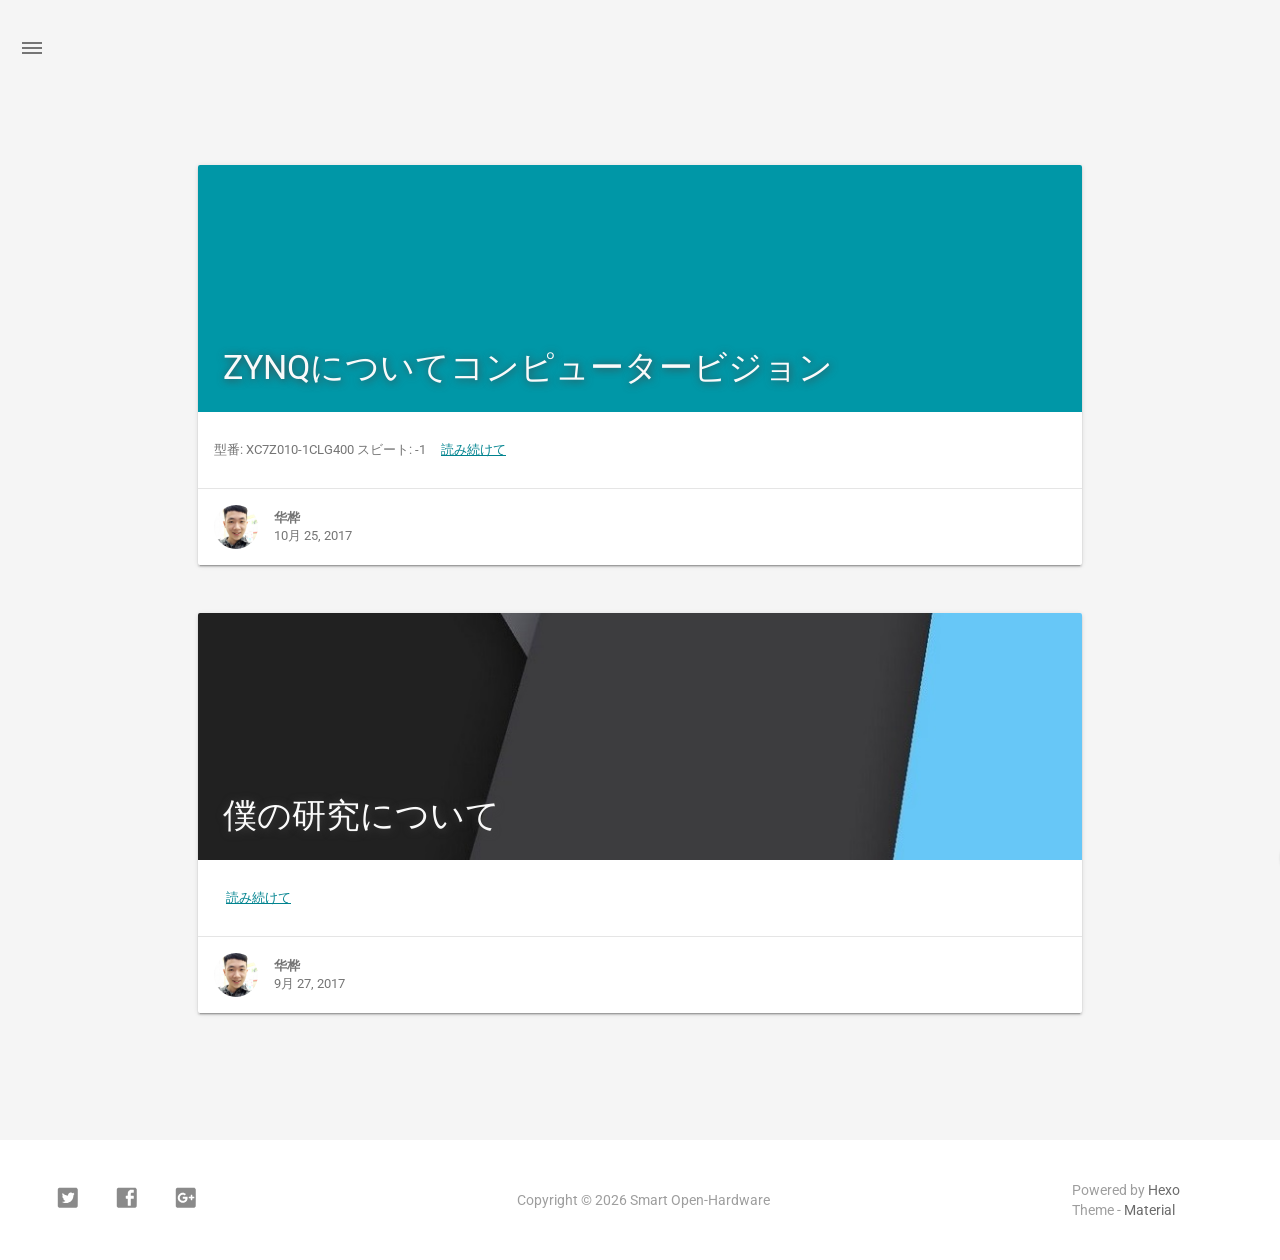
==== archives/index.html @ 9e4c8e87 "Site updated: 2017-10-25 17:44:53" ====
<!DOCTYPE html>
<html style="display: none;" lang="ja">
    <head>
    <meta charset="utf-8">
    <!--
        © Material Theme
        https://github.com/viosey/hexo-theme-material
        Version: 1.4.0 -->
    <script>window.materialVersion = "1.4.0"</script>

    <!-- Title -->
    
    <title>
        
            過去の投稿 | 
        
        Smart Open-Hardware
    </title>

    <!-- dns prefetch -->
    <meta http-equiv="x-dns-prefetch-control" content="on">
    
    
    
    
    
    
    
    
    
    

    <!-- Meta & Info -->
    <meta http-equiv="X-UA-Compatible">
    <meta name="viewport" content="width=device-width, initial-scale=1, user-scalable=no">
    <meta name="theme-color" content="#0097A7">
    <meta name="author" content="华桦">
    <meta name="description" itemprop="description" content="">
    <meta name="keywords" content="null">

    <!-- Site Verification -->
    
    <meta name="baidu-site-verification" content="VtrpfSa1Up" />

    <!-- Favicons -->
    <link rel="icon shortcut" type="image/ico" href="/img/favicon.png">
    <link rel="icon" sizes="192x192" href="/img/favicon.png">
    <link rel="apple-touch-icon" href="/img/favicon.png">

    <!--iOS -->
    <meta name="apple-mobile-web-app-title" content="Title">
    <meta name="apple-mobile-web-app-capable" content="yes">
    <meta name="apple-mobile-web-app-status-bar-style" content="black">
    <meta name="HandheldFriendly" content="True">
    <meta name="MobileOptimized" content="480">

    <!-- Add to homescreen for Chrome on Android -->
    <meta name="mobile-web-app-capable" content="yes">

    <!-- Add to homescreen for Safari on iOS -->
    <meta name="apple-mobile-web-app-capable" content="yes">
    <meta name="apple-mobile-web-app-status-bar-style" content="black">
    <meta name="apple-mobile-web-app-title" content="Smart Open-Hardware">

    <!-- The Open Graph protocol -->
    <meta property="og:url" content="http://hsqure.github.io">
    <meta property="og:type" content="blog">
    <meta property="og:title" content="過去の投稿 | Smart Open-Hardware">
    <meta property="og:image" content="/img/favicon.png" />
    <meta property="og:description" content="">
    

    

    <!-- The Twitter Card protocol -->
    <meta name="twitter:title" content="過去の投稿 | Smart Open-Hardware">
    <meta name="twitter:description" content="">
    <meta name="twitter:image" content="/img/favicon.png">
    <meta name="twitter:card" content="summary_large_image" />
    <meta name="twitter:url" content="http://hsqure.github.io" />

    <!-- Add canonical link for SEO -->
    
        <link rel="canonical" href="http://hsqure.github.io/archives/index.html" />
    

    <!-- Structured-data for SEO -->
    
        



    

    <!--[if lte IE 9]>
        <link rel="stylesheet" href="/css/ie-blocker.css">

        
            <script src="/js/ie-blocker.en.js"></script>
        
    <![endif]-->

    <!-- Import lsloader -->
    <script>(function(){window.lsloader={jsRunSequence:[],jsnamemap:{},cssnamemap:{}};lsloader.removeLS=function(key){try{localStorage.removeItem(key)}catch(e){}};lsloader.setLS=function(key,val){try{localStorage.setItem(key,val)}catch(e){}};lsloader.getLS=function(key){var val="";try{val=localStorage.getItem(key)}catch(e){val=""}return val};versionString="/*"+materialVersion+"*/";lsloader.clean=function(){try{var keys=[];for(var i=0;i<localStorage.length;i++){keys.push(localStorage.key(i))}keys.forEach(function(key){var data=lsloader.getLS(key);if(data&&data.indexOf(versionString)===-1){lsloader.removeLS(key)}})}catch(e){}};lsloader.clean();lsloader.load=function(jsname,jspath,cssonload){cssonload=cssonload||function(){};var code;code=this.getLS(jsname);if(code&&code.indexOf(versionString)===-1){this.removeLS(jsname);this.requestResource(jsname,jspath,cssonload);return}if(code){var versionNumber=code.split(versionString)[0];if(versionNumber!=jspath){console.log("reload:"+jspath);this.removeLS(jsname);this.requestResource(jsname,jspath,cssonload);return}code=code.split(versionString)[1];if(/\.js?.+$/.test(versionNumber)){this.jsRunSequence.push({name:jsname,code:code});this.runjs(jspath,jsname,code)}else{document.getElementById(jsname).appendChild(document.createTextNode(code));cssonload()}}else{this.requestResource(jsname,jspath,cssonload)}};lsloader.requestResource=function(name,path,cssonload){var that=this;if(/\.js?.+$/.test(path)){this.iojs(path,name,function(path,name,code){that.setLS(name,path+versionString+code);that.runjs(path,name,code)})}else if(/\.css?.+$/.test(path)){this.iocss(path,name,function(code){document.getElementById(name).appendChild(document.createTextNode(code));that.setLS(name,path+versionString+code)},cssonload)}};lsloader.iojs=function(path,jsname,callback){var that=this;that.jsRunSequence.push({name:jsname,code:""});try{var xhr=new XMLHttpRequest;xhr.open("get",path,true);xhr.onreadystatechange=function(){if(xhr.readyState==4){if(xhr.status>=200&&xhr.status<300||xhr.status==304){if(xhr.response!=""){callback(path,jsname,xhr.response);return}}that.jsfallback(path,jsname)}};xhr.send(null)}catch(e){that.jsfallback(path,jsname)}};lsloader.iocss=function(path,jsname,callback,cssonload){var that=this;try{var xhr=new XMLHttpRequest;xhr.open("get",path,true);xhr.onreadystatechange=function(){if(xhr.readyState==4){if(xhr.status>=200&&xhr.status<300||xhr.status==304){if(xhr.response!=""){callback(xhr.response);cssonload();return}}that.cssfallback(path,jsname,cssonload)}};xhr.send(null)}catch(e){that.cssfallback(path,jsname,cssonload)}};lsloader.iofonts=function(path,jsname,callback,cssonload){var that=this;try{var xhr=new XMLHttpRequest;xhr.open("get",path,true);xhr.onreadystatechange=function(){if(xhr.readyState==4){if(xhr.status>=200&&xhr.status<300||xhr.status==304){if(xhr.response!=""){callback(xhr.response);cssonload();return}}that.cssfallback(path,jsname,cssonload)}};xhr.send(null)}catch(e){that.cssfallback(path,jsname,cssonload)}};lsloader.runjs=function(path,name,code){if(!!name&&!!code){for(var k in this.jsRunSequence){if(this.jsRunSequence[k].name==name){this.jsRunSequence[k].code=code}}}if(!!this.jsRunSequence[0]&&!!this.jsRunSequence[0].code&&this.jsRunSequence[0].status!="failed"){var script=document.createElement("script");script.appendChild(document.createTextNode(this.jsRunSequence[0].code));script.type="text/javascript";document.getElementsByTagName("head")[0].appendChild(script);this.jsRunSequence.shift();if(this.jsRunSequence.length>0){this.runjs()}}else if(!!this.jsRunSequence[0]&&this.jsRunSequence[0].status=="failed"){var that=this;var script=document.createElement("script");script.src=this.jsRunSequence[0].path;script.type="text/javascript";this.jsRunSequence[0].status="loading";script.onload=function(){that.jsRunSequence.shift();if(that.jsRunSequence.length>0){that.runjs()}};document.body.appendChild(script)}};lsloader.tagLoad=function(path,name){this.jsRunSequence.push({name:name,code:"",path:path,status:"failed"});this.runjs()};lsloader.jsfallback=function(path,name){if(!!this.jsnamemap[name]){return}else{this.jsnamemap[name]=name}for(var k in this.jsRunSequence){if(this.jsRunSequence[k].name==name){this.jsRunSequence[k].code="";this.jsRunSequence[k].status="failed";this.jsRunSequence[k].path=path}}this.runjs()};lsloader.cssfallback=function(path,name,cssonload){if(!!this.cssnamemap[name]){return}else{this.cssnamemap[name]=1}var link=document.createElement("link");link.type="text/css";link.href=path;link.rel="stylesheet";link.onload=link.onerror=cssonload;var root=document.getElementsByTagName("script")[0];root.parentNode.insertBefore(link,root)};lsloader.runInlineScript=function(scriptId,codeId){var code=document.getElementById(codeId).innerText;this.jsRunSequence.push({name:scriptId,code:code});this.runjs()};lsloader.loadCombo=function(jslist){var updateList="";var requestingModules={};for(var k in jslist){var LS=this.getLS(jslist[k].name);if(!!LS){var version=LS.split(versionString)[0];var code=LS.split(versionString)[1]}else{var version=""}if(version==jslist[k].path){this.jsRunSequence.push({name:jslist[k].name,code:code,path:jslist[k].path})}else{this.jsRunSequence.push({name:jslist[k].name,code:null,path:jslist[k].path,status:"comboloading"});requestingModules[jslist[k].name]=true;updateList+=(updateList==""?"":";")+jslist[k].path}}var that=this;if(!!updateList){var xhr=new XMLHttpRequest;xhr.open("get",combo+updateList,true);xhr.onreadystatechange=function(){if(xhr.readyState==4){if(xhr.status>=200&&xhr.status<300||xhr.status==304){if(xhr.response!=""){that.runCombo(xhr.response,requestingModules);return}}else{for(var i in that.jsRunSequence){if(requestingModules[that.jsRunSequence[i].name]){that.jsRunSequence[i].status="failed"}}that.runjs()}}};xhr.send(null)}this.runjs()};lsloader.runCombo=function(comboCode,requestingModules){comboCode=comboCode.split("/*combojs*/");comboCode.shift();for(var k in this.jsRunSequence){if(!!requestingModules[this.jsRunSequence[k].name]&&!!comboCode[0]){this.jsRunSequence[k].status="comboJS";this.jsRunSequence[k].code=comboCode[0];this.setLS(this.jsRunSequence[k].name,this.jsRunSequence[k].path+versionString+comboCode[0]);comboCode.shift()}}this.runjs()}})();</script>

    <!-- Import CSS & jQuery -->
    
        <style id="css/material.min.css"></style><script>if(typeof window.lsLoadCSSMaxNums === "undefined")window.lsLoadCSSMaxNums = 0;window.lsLoadCSSMaxNums++;lsloader.load("css/material.min.css","/css/material.min.css?fJTiM/K1J3dWIruo3pxtAw==",function(){if(typeof window.lsLoadCSSNums === "undefined")window.lsLoadCSSNums = 0;window.lsLoadCSSNums++;if(window.lsLoadCSSNums == window.lsLoadCSSMaxNums)document.documentElement.style.display="";})</script>
        <style id="css/style.min.css"></style><script>if(typeof window.lsLoadCSSMaxNums === "undefined")window.lsLoadCSSMaxNums = 0;window.lsLoadCSSMaxNums++;lsloader.load("css/style.min.css","/css/style.min.css?oCSEO3ST+aEypEwttTDI9g==",function(){if(typeof window.lsLoadCSSNums === "undefined")window.lsLoadCSSNums = 0;window.lsLoadCSSNums++;if(window.lsLoadCSSNums == window.lsLoadCSSMaxNums)document.documentElement.style.display="";})</script>
        
        
            <style>
    
    .footer-sns-facebook {
        background-image: url([data-uri]);
    }
    
    
    .footer-sns-twitter {
        background-image: url([data-uri]);
    }
    
    
    .footer-sns-gplus {
        background-image: url([data-uri]);
    }
    
    
    
    
    
    
    
    
    
</style>

        
        <!-- Config CSS -->

<!-- Other Styles -->
<style>
  body, html {
    font-family: Roboto, "Helvetica Neue", Helvetica, "PingFang SC", "Hiragino Sans GB", "Microsoft YaHei", "微软雅黑", Arial, sans-serif;
  }

  a {
    color: #00838F;
  }

  .mdl-card__media,
  #search-label,
  #search-form-label:after,
  #scheme-Paradox .hot_tags-count,
  #scheme-Paradox .sidebar_archives-count,
  #scheme-Paradox .sidebar-colored .sidebar-header,
  #scheme-Paradox .sidebar-colored .sidebar-badge{
    background-color: #0097A7 !important;
  }

  /* Sidebar User Drop Down Menu Text Color */
  #scheme-Paradox .sidebar-colored .sidebar-nav>.dropdown>.dropdown-menu>li>a:hover,
  #scheme-Paradox .sidebar-colored .sidebar-nav>.dropdown>.dropdown-menu>li>a:focus {
    color: #0097A7 !important;
  }

  #post_entry-right-info,
  .sidebar-colored .sidebar-nav li:hover > a,
  .sidebar-colored .sidebar-nav li:hover > a i,
  .sidebar-colored .sidebar-nav li > a:hover,
  .sidebar-colored .sidebar-nav li > a:hover i,
  .sidebar-colored .sidebar-nav li > a:focus i,
  .sidebar-colored .sidebar-nav > .open > a,
  .sidebar-colored .sidebar-nav > .open > a:hover,
  .sidebar-colored .sidebar-nav > .open > a:focus,
  #ds-reset #ds-ctx .ds-ctx-entry .ds-ctx-head a {
    color: #0097A7 !important;
  }

  .toTop {
    background: #757575 !important;
  }

  .material-layout .material-post>.material-nav,
  .material-layout .material-index>.material-nav,
  .material-nav a {
    color: #757575;
  }

  #scheme-Paradox .MD-burger-layer {
    background-color: #757575;
  }

  #scheme-Paradox #post-toc-trigger-btn {
    color: #757575;
  }

  .post-toc a:hover {
    color: #00838F;
    text-decoration: underline;
  }

</style>


<!-- Theme Background Related-->

    <style>
      body{
        background-color: #F5F5F5;
      }

      /* blog_info bottom background */
      #scheme-Paradox .material-layout .something-else .mdl-card__supporting-text{
        background-color: #fff;
      }
    </style>




<!-- Fade Effect -->

    <style>
      .fade {
        transition: all 800ms linear;
        -webkit-transform: translate3d(0,0,0);
        -moz-transform: translate3d(0,0,0);
        -ms-transform: translate3d(0,0,0);
        -o-transform: translate3d(0,0,0);
        transform: translate3d(0,0,0);
        opacity: 1;
      }

      .fade.out{
        opacity: 0;
      }
    </style>


<!-- Import Font -->

    <link href="https://fonts.googleapis.com/css?family=Roboto:300,400,500" rel="stylesheet">
    <link href="https://fonts.googleapis.com/icon?family=Material+Icons"rel="stylesheet">


        <script>lsloader.load("js/jquery.min.js","/js/jquery.min.js?qcusAULNeBksqffqUM2+Ig==")</script>
    
    
    <script>function Queue(){this.dataStore=[];this.offer=b;this.poll=d;this.execNext=a;this.debug=false;this.startDebug=c;function b(e){if(this.debug){console.log("Offered a Queued Function.")}if(typeof e==="function"){this.dataStore.push(e)}else{console.log("You must offer a function.")}}function d(){if(this.debug){console.log("Polled a Queued Function.")}return this.dataStore.shift()}function a(){var e=this.poll();if(e!==undefined){if(this.debug){console.log("Run a Queued Function.")}e()}}function c(){this.debug=true}}var queue=new Queue();</script>

    <!-- Analytics -->
    

    <!-- Custom Head -->
    
</head>


    
        <body id="scheme-Paradox" class="lazy">
            <div class="material-layout  mdl-js-layout has-drawer is-upgraded">
                

                <!-- Main Container -->
                <main class="material-layout__content" id="main">

                    <!-- Top Anchor -->
                    <div id="top"></div>

                    
                        <!-- Hamburger Button -->
                        <button class="MD-burger-icon sidebar-toggle">
                            <span class="MD-burger-layer"></span>
                        </button>
                    

                    <!-- Index Module -->
<div class="material-index mdl-grid">
    
    <div class="locate-thumbnail-symbol"></div>

    <!-- Pin on top -->
    

    <!-- Normal Post -->
    
        
            
                <!-- Paradox Thumbnail -->
                <div class="post_entry-module mdl-card mdl-shadow--2dp mdl-cell mdl-cell--12-col fade out">
    <!-- Post Thumbnail -->
    
        <!-- Custom Thumbnail -->
        <div class="post_thumbnail-custom mdl-card__media mdl-color-text--grey-50 lazy" data-original="http://img.blog.csdn.net/20171025142855348?watermark/2/text/aHR0cDovL2Jsb2cuY3Nkbi5uZXQvSGdPQ04y/font/5a6L5L2T/fontsize/400/fill/I0JBQkFCMA==/dissolve/70/gravity/SouthEast">
    

        <!-- Post Title -->
        <p class="article-headline-p"><a href="/2017/10/25/ビジョン/">ZYNQについてコンピュータービジョン</a></p>
    </div>

    <!-- Post Excerpt -->
    <div class="mdl-color-text--grey-600 mdl-card__supporting-text post_entry-content">
        
            

型番:  XC7Z010-1CLG400
スビート: -1
        
        &nbsp;&nbsp;&nbsp;
        <span>
            <a href="/2017/10/25/ビジョン/" target="_self">読み続けて</a>
        </span>
    </div>
    <!-- Post_entry Info-->
    <div id="post_entry-info">
        <div id="post_entry-left-info" class="mdl-card__supporting-text meta mdl-color-text--grey-600 ">
            <!-- Author Avatar -->
            <div id="author-avatar">
                <img src="/img/avatar.png" width="44px" height="44px" alt="华桦's avatar">
            </div>
            <div>
                <strong>华桦</strong>
                <span>10月 25, 2017</span>
            </div>
        </div>
        <div id="post_entry-right-info">
            <!-- Category -->
            <span class="post_entry-category">
                
            </span>

            

            

            <!-- Post Views -->
            <span class="post_entry-views">
            </span>
        </div>
    </div>
</div>

            
            
        
    
        
            
                <!-- Paradox Thumbnail -->
                <div class="post_entry-module mdl-card mdl-shadow--2dp mdl-cell mdl-cell--12-col fade out">
    <!-- Post Thumbnail -->
    
        
            <!-- Random Thumbnail -->
            <div class="post_thumbnail-random mdl-card__media mdl-color-text--grey-50">
        
    

        <!-- Post Title -->
        <p class="article-headline-p"><a href="/2017/09/27/test/">僕の研究について</a></p>
    </div>

    <!-- Post Excerpt -->
    <div class="mdl-color-text--grey-600 mdl-card__supporting-text post_entry-content">
        
            
        
        &nbsp;&nbsp;&nbsp;
        <span>
            <a href="/2017/09/27/test/" target="_self">読み続けて</a>
        </span>
    </div>
    <!-- Post_entry Info-->
    <div id="post_entry-info">
        <div id="post_entry-left-info" class="mdl-card__supporting-text meta mdl-color-text--grey-600 ">
            <!-- Author Avatar -->
            <div id="author-avatar">
                <img src="/img/avatar.png" width="44px" height="44px" alt="华桦's avatar">
            </div>
            <div>
                <strong>华桦</strong>
                <span>9月 27, 2017</span>
            </div>
        </div>
        <div id="post_entry-right-info">
            <!-- Category -->
            <span class="post_entry-category">
                
            </span>

            

            

            <!-- Post Views -->
            <span class="post_entry-views">
            </span>
        </div>
    </div>
</div>

            
            
        
    

    

    
        <script type="text/ls-javascript" id="thumbnail-script">
    var randomNum;

    var locatePost = $('.locate-thumbnail-symbol').next();
    for(var i = 0; i < 10; i++) {
        randomNum = Math.floor(Math.random() * 19 + 1);

        locatePost.children('.post_thumbnail-random').attr('id', 'random_thumbnail-'+randomNum);
        locatePost.children('.post_thumbnail-random').attr('data-original', '/img/random/material-' + randomNum + '.png');
    $('.post_thumbnail-random').addClass('lazy');

        locatePost = locatePost.next();
    }
</script>

    
</div>


                    
                        <!-- Overlay For Active Sidebar -->
<div class="sidebar-overlay"></div>

<!-- Material sidebar -->
<aside id="sidebar" class="sidebar sidebar-colored sidebar-fixed-left" role="navigation">
    <div id="sidebar-main">
        <!-- Sidebar Header -->
        <div class="sidebar-header header-cover" style="background-image: url(/img/sidebar_header.png);">
    <!-- Top bar -->
    <div class="top-bar"></div>

    <!-- Sidebar toggle button -->
    <button type="button" class="sidebar-toggle mdl-button mdl-js-button mdl-js-ripple-effect mdl-button--icon" style="display: initial;" data-upgraded=",MaterialButton,MaterialRipple">
        <i class="material-icons">clear_all</i>
        <span class="mdl-button__ripple-container">
            <span class="mdl-ripple">
            </span>
        </span>
    </button>

    <!-- Sidebar Avatar -->
    <div class="sidebar-image">
        <img src="/img/avatar.png" alt="华桦's avatar">
    </div>

    <!-- Sidebar Email -->
    <a data-toggle="dropdown" class="sidebar-brand" href="#settings-dropdown">
        hmtdrdx@live.com
        <b class="caret"></b>
    </a>
</div>


        <!-- Sidebar Navigation  -->
        <ul class="nav sidebar-nav">
    <!-- User dropdown  -->
    <li class="dropdown">
        <ul id="settings-dropdown" class="dropdown-menu">
            
                <li>
                    <a href="#" target="_blank" title="Email Me">
                        
                            <i class="material-icons sidebar-material-icons sidebar-indent-left1pc-element">email</i>
                        
                        Email Me
                    </a>
                </li>
            
        </ul>
    </li>

    <!-- Homepage -->
    
        <li id="sidebar-first-li">
            <a href="/">
                
                    <i class="material-icons sidebar-material-icons">home</i>
                
                ホーム
            </a>
        </li>
        
    

    <!-- Archives  -->
    
        <li class="dropdown">
            <a href="#" class="ripple-effect dropdown-toggle" data-toggle="dropdown">
                
                    <i class="material-icons sidebar-material-icons">inbox</i>
                
                    過去の投稿
                <b class="caret"></b>
            </a>
            <ul class="dropdown-menu">
            <li>
                <a class="sidebar_archives-link" href="/archives/2017/10/">10月 2017<span class="sidebar_archives-count">1</span></a></li><li><a class="sidebar_archives-link" href="/archives/2017/09/">9月 2017<span class="sidebar_archives-count">1</span></a>
            </ul>
        </li>
        
    

    <!-- Categories  -->
    

    <!-- Pages  -->
    

    <!-- Article Number  -->
    
</ul>


        <!-- Sidebar Footer -->
        <!--
I'm glad you use this theme, the development is no so easy, I hope you can keep the copyright, I will thank you so much.
If you still want to delete the copyrights, could you still retain the first one? Which namely "Theme Material"
It will not impact the appearance and can give developers a lot of support :)

很高兴您使用并喜欢该主题，开发不易 十分谢谢与希望您可以保留一下版权声明。
如果您仍然想删除的话 能否只保留第一项呢？即 "Theme Material"
它不会影响美观并可以给开发者很大的支持和动力。 :)
-->

<!-- Sidebar Divider -->

    <div class="sidebar-divider"></div>


<!-- Theme Material -->

    <a href="https://github.com/viosey/hexo-theme-material"  class="sidebar-footer-text-a" target="_blank">
        <div class="sidebar-text mdl-button mdl-js-button mdl-js-ripple-effect sidebar-footer-text-div" data-upgraded=",MaterialButton,MaterialRipple">
            テーマ - Material
            <span class="sidebar-badge badge-circle">i</span>
        </div>
    </a>


<!-- Help & Support -->
<!--

-->

<!-- Feedback -->
<!--

-->

<!-- About Theme -->
<!--

-->

    </div>

    <!-- Sidebar Image -->
    

</aside>

                    

                    
                        <!-- Footer Top Button -->
                        <div id="back-to-top" class="toTop-wrap">
    <a href="#top" class="toTop">
        <i class="material-icons footer_top-i">expand_less</i>
    </a>
</div>

                    

                    <!--Footer-->
<footer class="mdl-mini-footer" id="bottom">
    
        <!-- Paradox Footer Left Section -->
        <div class="mdl-mini-footer--left-section sns-list">
    <!-- Twitter -->
    
        <a href="https://twitter.com/twitter" target="_blank">
            <button class="mdl-mini-footer--social-btn social-btn footer-sns-twitter">
                <span class="visuallyhidden">Twitter</span>
            </button><!--
     --></a>
    

    <!-- Facebook -->
    
        <a href="https://www.facebook.com/facebook" target="_blank">
            <button class="mdl-mini-footer--social-btn social-btn footer-sns-facebook">
                <span class="visuallyhidden">Facebook</span>
            </button><!--
     --></a>
    

    <!-- Google + -->
    
        <a href="https://www.google.com/" target="_blank">
            <button class="mdl-mini-footer--social-btn social-btn footer-sns-gplus">
                <span class="visuallyhidden">Google Plus</span>
            </button><!--
     --></a>
    

    <!-- Weibo -->
    

    <!-- Instagram -->
    

    <!-- Tumblr -->
    

    <!-- Github -->
    

    <!-- LinkedIn -->
    

    <!-- Zhihu -->
    

    <!-- Bilibili -->
    

    <!-- Telegram -->
    
</div>


        <!--Copyright-->
        <div id="copyright">
            Copyright&nbsp;©<script type="text/javascript">var fd = new Date();document.write("&nbsp;" + fd.getFullYear() + "&nbsp;");</script>Smart Open-Hardware
        </div>

        <!-- Paradox Footer Right Section -->

        <!--
        I am glad you use this theme, the development is no so easy, I hope you can keep the copyright.
        It will not impact the appearance and can give developers a lot of support :)

        很高兴您使用该主题，开发不易，希望您可以保留一下版权声明。
        它不会影响美观并可以给开发者很大的支持。 :)
        -->

        <div class="mdl-mini-footer--right-section">
            <div>
                <div class="footer-develop-div">Powered by <a href="https://hexo.io" target="_blank" class="footer-develop-a">Hexo</a></div>
                <div class="footer-develop-div">Theme - <a href="https://github.com/viosey/hexo-theme-material" target="_blank" class="footer-develop-a">Material</a></div>
            </div>
        </div>
    
</footer>


                    <!-- Import File -->


    <script>lsloader.load("js/lazyload.min.js","/js/lazyload.min.js?1BcfzuNXqV+ntF6gq+5X3Q==")</script>
    <script>lsloader.load("js/js.min.js","/js/js.min.js?oAl/+lvaqTFV31JXTmbrNA==")</script>



    <script>lsloader.load("js/nprogress.js","/js/nprogress.js?pl3Qhb9lvqR1FlyLUna1Yw==")</script>


<script type="text/ls-javascript" id="NProgress-script">
    NProgress.configure({
        showSpinner: true
    });
    NProgress.start();
    $('#nprogress .bar').css({
        'background': '#29d'
    });
    $('#nprogress .peg').css({
        'box-shadow': '0 0 10px #29d, 0 0 15px #29d'
    });
    $('#nprogress .spinner-icon').css({
        'border-top-color': '#29d',
        'border-left-color': '#29d'
    });
    setTimeout(function() {
        NProgress.done();
        $('.fade').removeClass('out');
    }, 800);
</script>













<!-- UC Browser Compatible -->
<script>
	var agent = navigator.userAgent.toLowerCase();
	if(agent.indexOf('ucbrowser')>0) {
		document.write('<link rel="stylesheet" href="/css/uc.css">');
	   alert('由于 UC 浏览器使用极旧的内核，而本网站使用了一些新的特性。\n为了您能更好的浏览，推荐使用 Chrome 或 Firefox 浏览器。');
	}
</script>

<!-- Window Load-->
<script type="text/ls-javascript" id="window-load">
    $(window).on('load', function() {
        // Post_Toc parent position fixed
        $('.post-toc-wrap').parent('.mdl-menu__container').css('position', 'fixed');
    });
</script>

<!-- MathJax Load-->

<script type="text/ls-javascript" id="lazy-load">
    // Offer LazyLoad
    queue.offer(function(){
        $('.lazy').lazyload({
            effect : 'show'
        });
    });

    // Start Queue
    $(document).ready(function(){
        setInterval(function(){
            queue.execNext();
        },200);
    });
</script>

<!-- Bing Background -->


<script>
    (function(){
        var scriptList = document.querySelectorAll('script[type="text/ls-javascript"]')

        for (var i = 0; i < scriptList.length; ++i) {
            var item = scriptList[i];
            lsloader.runInlineScript(item.id,item.id);
        }
    })()
console.log('\n %c © Material Theme | Version: 1.4.0 | https://github.com/viosey/hexo-theme-material %c \n', 'color:#455a64;background:#e0e0e0;padding:5px 0;border-top-left-radius:5px;border-bottom-left-radius:5px;', 'color:#455a64;background:#e0e0e0;padding:5px 0;border-top-right-radius:5px;border-bottom-right-radius:5px;');
</script>

                </main>
            </div>
        </body>
    
</html>
---- css/ie-blocker.css ----
@charset "utf-8";
body .demo-blog{
    display: none;
}

h1{
    background-color: #fff;
    font-size: 48px;
    line-height: 48px;
    border-left: none;
    width: auto;
    margin: 0px !important;
}

#ib-container {
    display: none;
    width: 100%;
    height: 100%;
    font-family: Arial, Helvetica, sans-serif;
    position: fixed;
    top: 0;
    left: 0;
    box-sizing: content-box !important;
    z-index: 99999;
}

#ib-container * {
    box-sizing: content-box !important;
}

.ib-modal {
    height: 288px;
    background: #fff;
    border-left: 8px solid #4fc1e9;
    position: absolute;
    color: #434a54;
    z-index: 99999;
    width: 592px;
    top: 50%;
    left: 50%;
    transform: translateY(-50%) translateX(-50%);
    padding: 49px 30px 30px;
}

.ib-header {
    height: 80px;
    padding: 0;
}

.ib-header h1 {
    margin: 0;
    font-size: 24px;
    text-align: left;
    color: #434a54;
}

.ib-header p {
    margin: 10px 0 0 0;
    font-size: 14px;
    line-height: 18px;
    text-align: left;
    color: #434a54;
}

.ib-header p strong {
    font-weight: normal;
    color: #3bafda;
}

.ib-browsers {
    height: 80px;
    list-style: none;
    margin: 0;
    padding: 0;
    padding-top: 0;
    margin-top: 49px;
}

.ib-browsers li {
    float: left;
    width: 148px;
    height: 80px;
    position: relative;
    list-style: none;
}

.ib-browsers li a {
    display: block;
    width: 100%;
    height: 100%;
    position: absolute;
    color: #434a54;
    text-decoration: none;
    cursor: pointer;
}

.ib-browsers li a:hover {
    background-color: #F2F2F2;
}

.ib-browsers li a:hover .ib-browser-name {
    background-color: #4fc1e9;
    color: #fff;
}

.ib-browser-icon {
    display: block;
    width: 118px;
    height: 90px;
    margin: 0 auto;
    margin-top: 20px;
}

.ib-browser-name {
    line-height: 18px;
    margin-top: 5px;
    text-align: center;
    font-size: 20px;
}

.ib-browser-description {
    height: 50px;
    line-height: 14px;
    font-size: 12px;
    margin-top: 10px;
    padding: 0 5px;
}

.ib-footer {
    height: 30px;
}

.ib-try {
    float: right;
    height: 30px;
    padding: 0 15px;
    color: #fff;
    background-color: #3bafda;
    font-size: 12px;
    line-height: 30px;
    cursor: pointer;
    text-decoration: none;
    margin-top: 49px;
}

.ib-try:hover {
    background-color: #4fc1e9;
}

.ib-mask {
    width: 100%;
    height: 100%;
    position: absolute;
    top: 0;
    left: 0;
    _position: absolute;
    _top: expression(eval(document.documentElement.scrollTop) + 'px');
    _left: expression(eval(document.documentElement.scrollLeft) + 'px');
    _right: auto;
    _bottom: auto;
    _width: expression(eval(document.documentElement.clientWidth) + 'px');
    _height: expression(eval(document.documentElement.clientHeight) + 'px');
    z-index: 99999;
}

.ib-mask {
    background: rgb(0, 0, 0);
    opacity: 0.8;
    -ms-filter: "progid:DXImageTransform.Microsoft.Alpha(Opacity=80)";
    filter: alpha(opacity=80);
    z-index: 99998;
}

.zh-cn #ib-container {
    font-family: 'Microsoft Yahei', sans-serif;
}

.zh-cn .ib-browser-description {
    font-size: 12px;
}
---- css/uc.css ----
#scheme-Paradox .mdl-grid{
  display: block !important;
}

#scheme-Paradox .material-layout .mdl-card{
  margin-left: 0;
  margin-right: 0;
  width: 100%;
}

#scheme-Paradox .material-layout .mdl-card{
  display: block;
}

#scheme-Paradox .material-layout .mdl-card__media{
  display: block;
}

#scheme-Paradox .index-top-block,
#scheme-Paradox footer{
  display: none !important;
}

#scheme-Paradox .material-index{
  padding-top: 80px !important;
}

#scheme-Paradox .material-layout .mdl-card__media{
  height: 223px;
}

#scheme-Paradox .post_entry-content {
  display: block !important;
}

#scheme-Paradox .material-layout .meta{
  display: block !important;
}

#scheme-Paradox .article-headline-p{
  position: relative;
  top: 140px;
}

#scheme-Paradox #author-avatar{
  width: 44px;
  height: 44px;
  float: left;
}

.fabs{
  width: 56px;
}

#uc_recommend_ad{
  display: none !important;
}
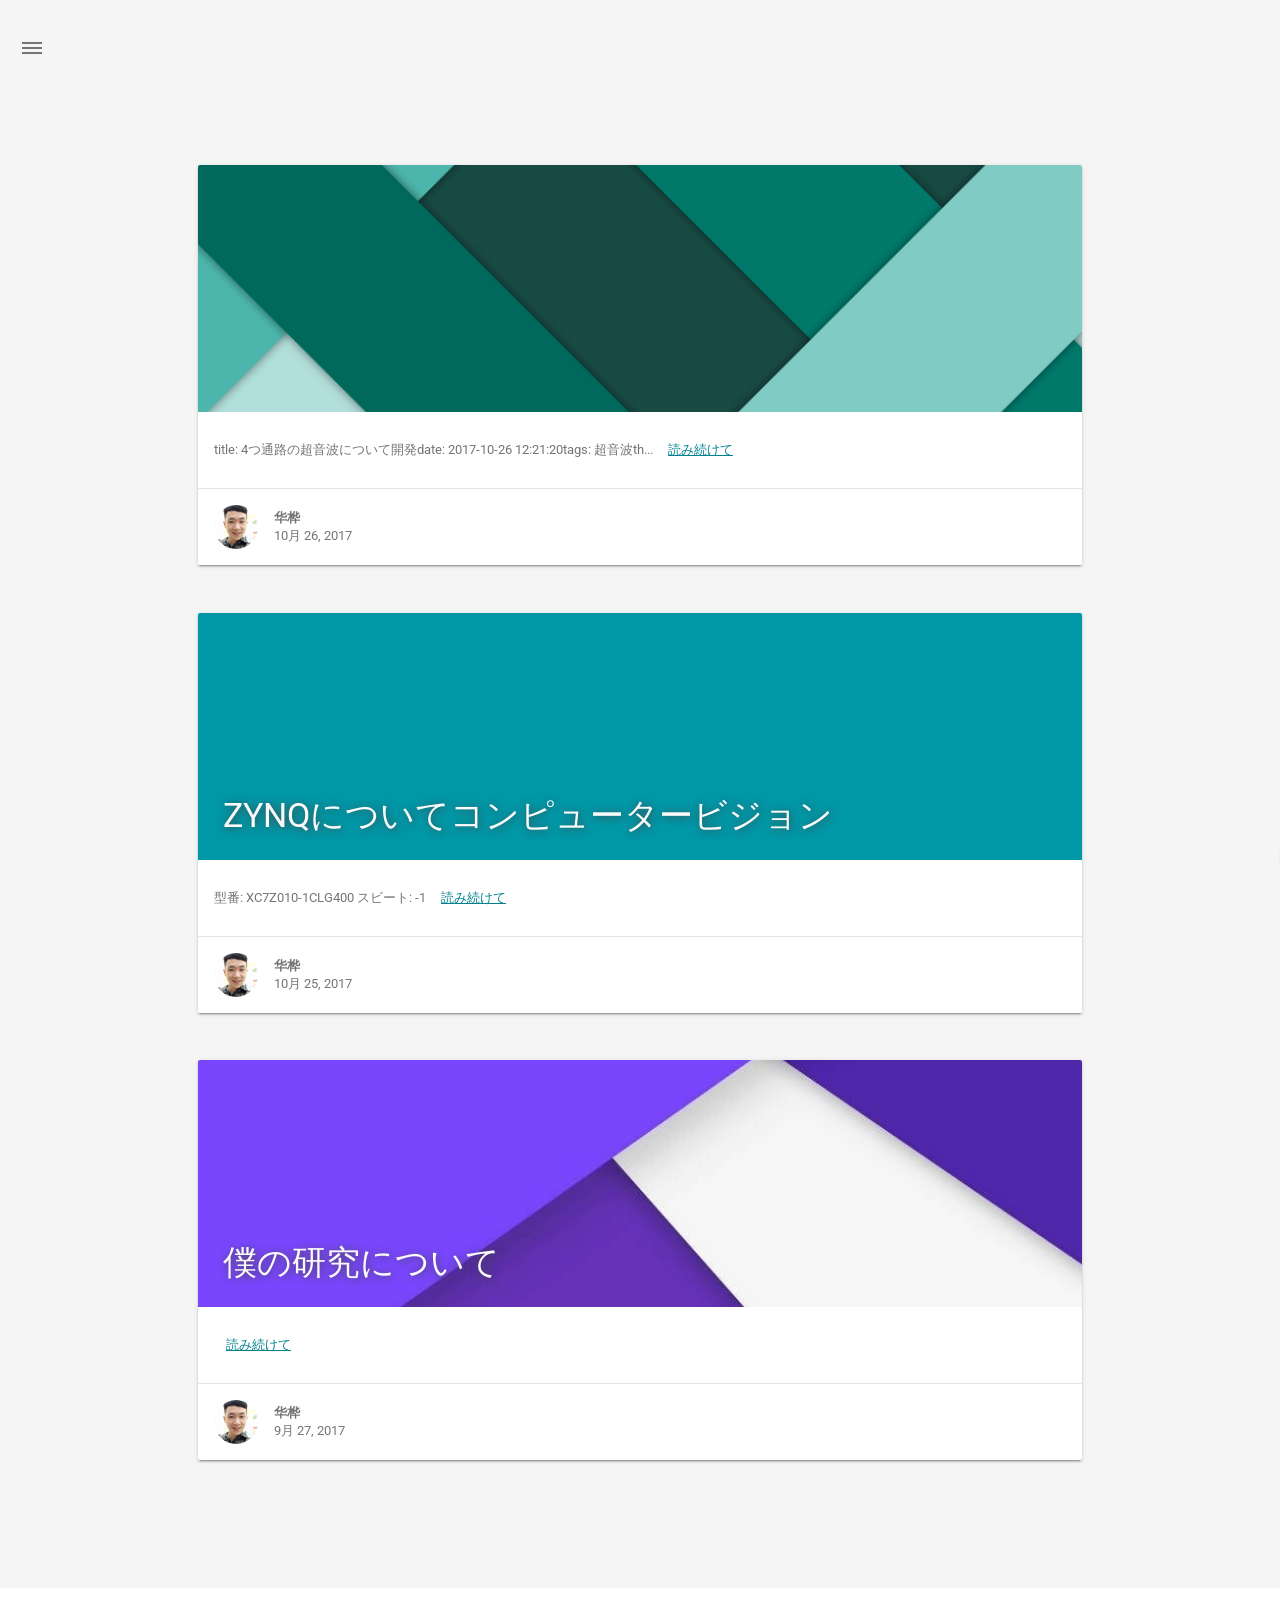
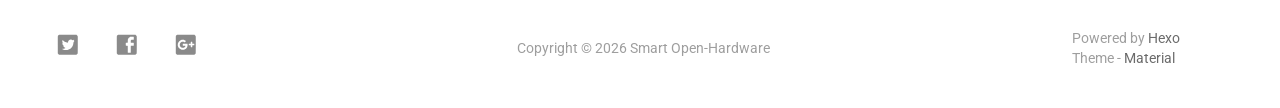
==== commit 6ee115b1: "Site updated: 2017-10-26 12:46:49" ====
--- a/archives/index.html
+++ b/archives/index.html
@@ -284,6 +284,66 @@
     
 
     <!-- Normal Post -->
+    
+        
+            
+                <!-- Paradox Thumbnail -->
+                <div class="post_entry-module mdl-card mdl-shadow--2dp mdl-cell mdl-cell--12-col fade out">
+    <!-- Post Thumbnail -->
+    
+        
+            <!-- Random Thumbnail -->
+            <div class="post_thumbnail-random mdl-card__media mdl-color-text--grey-50">
+        
+    
+
+        <!-- Post Title -->
+        <p class="article-headline-p"><a href="/2017/10/26/4つ通路の超音波について開発/"></a></p>
+    </div>
+
+    <!-- Post Excerpt -->
+    <div class="mdl-color-text--grey-600 mdl-card__supporting-text post_entry-content">
+        
+            
+title: 4つ通路の超音波について開発date: 2017-10-26 12:21:20tags: 超音波th...
+        
+        &nbsp;&nbsp;&nbsp;
+        <span>
+            <a href="/2017/10/26/4つ通路の超音波について開発/" target="_self">読み続けて</a>
+        </span>
+    </div>
+    <!-- Post_entry Info-->
+    <div id="post_entry-info">
+        <div id="post_entry-left-info" class="mdl-card__supporting-text meta mdl-color-text--grey-600 ">
+            <!-- Author Avatar -->
+            <div id="author-avatar">
+                <img src="/img/avatar.png" width="44px" height="44px" alt="华桦's avatar">
+            </div>
+            <div>
+                <strong>华桦</strong>
+                <span>10月 26, 2017</span>
+            </div>
+        </div>
+        <div id="post_entry-right-info">
+            <!-- Category -->
+            <span class="post_entry-category">
+                
+            </span>
+
+            
+
+            
+
+            <!-- Post Views -->
+            <span class="post_entry-views">
+            </span>
+        </div>
+    </div>
+</div>
+
+            
+            
+        
     
         
             
@@ -504,7 +564,7 @@
             </a>
             <ul class="dropdown-menu">
             <li>
-                <a class="sidebar_archives-link" href="/archives/2017/10/">10月 2017<span class="sidebar_archives-count">1</span></a></li><li><a class="sidebar_archives-link" href="/archives/2017/09/">9月 2017<span class="sidebar_archives-count">1</span></a>
+                <a class="sidebar_archives-link" href="/archives/2017/10/">10月 2017<span class="sidebar_archives-count">2</span></a></li><li><a class="sidebar_archives-link" href="/archives/2017/09/">9月 2017<span class="sidebar_archives-count">1</span></a>
             </ul>
         </li>
         
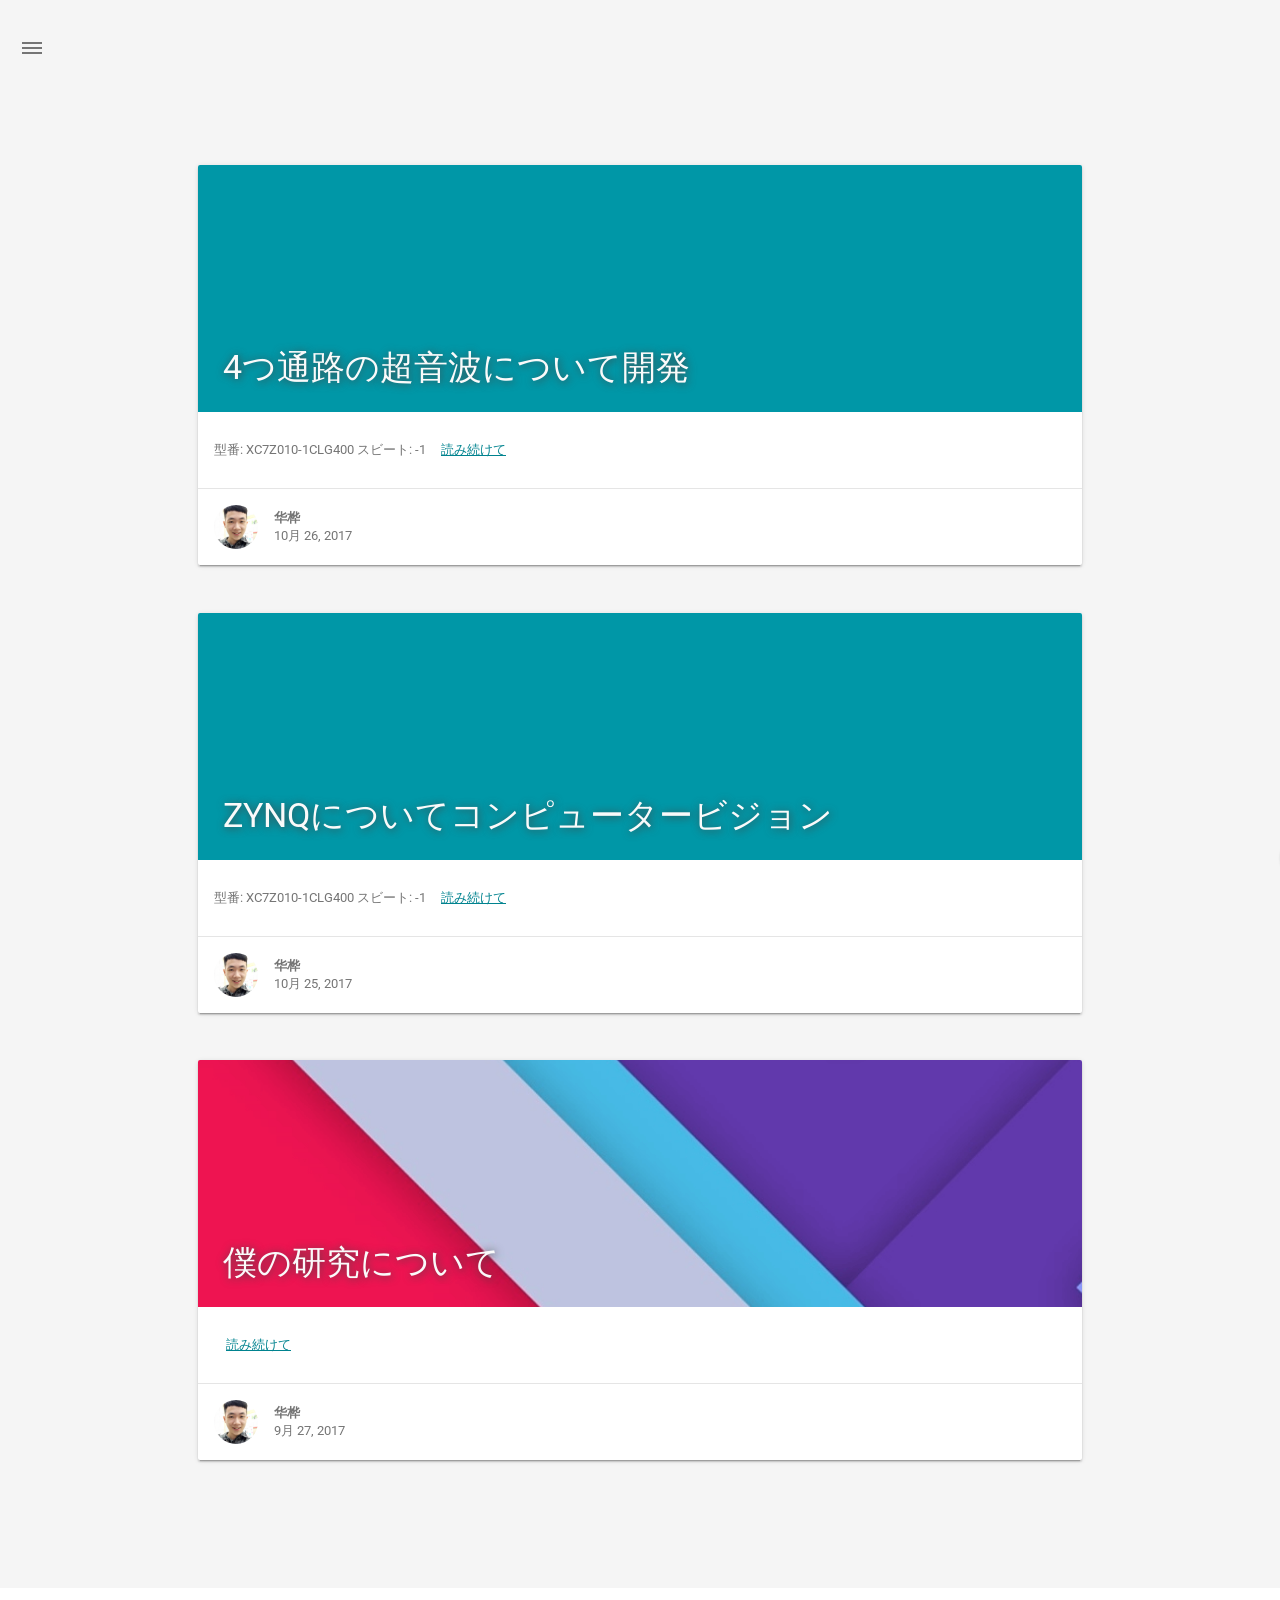
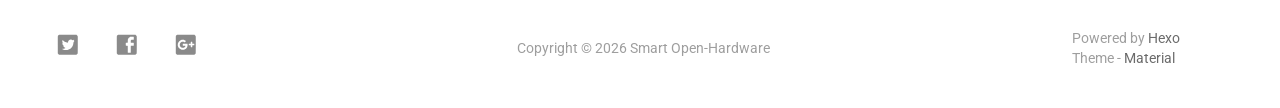
==== commit a86e18be: "Site updated: 2017-10-26 13:24:04" ====
--- a/archives/index.html
+++ b/archives/index.html
@@ -291,21 +291,21 @@
                 <div class="post_entry-module mdl-card mdl-shadow--2dp mdl-cell mdl-cell--12-col fade out">
     <!-- Post Thumbnail -->
     
-        
-            <!-- Random Thumbnail -->
-            <div class="post_thumbnail-random mdl-card__media mdl-color-text--grey-50">
-        
+        <!-- Custom Thumbnail -->
+        <div class="post_thumbnail-custom mdl-card__media mdl-color-text--grey-50 lazy" data-original="http://img.blog.csdn.net/20171026122412938?watermark/2/text/aHR0cDovL2Jsb2cuY3Nkbi5uZXQvSGdPQ04y/font/5a6L5L2T/fontsize/400/fill/I0JBQkFCMA==/dissolve/70/gravity/SouthEast">
     
 
         <!-- Post Title -->
-        <p class="article-headline-p"><a href="/2017/10/26/4つ通路の超音波について開発/"></a></p>
+        <p class="article-headline-p"><a href="/2017/10/26/4つ通路の超音波について開発/">4つ通路の超音波について開発</a></p>
     </div>
 
     <!-- Post Excerpt -->
     <div class="mdl-color-text--grey-600 mdl-card__supporting-text post_entry-content">
         
             
-title: 4つ通路の超音波について開発date: 2017-10-26 12:21:20tags: 超音波th...
+
+型番:  XC7Z010-1CLG400
+スビート: -1
         
         &nbsp;&nbsp;&nbsp;
         <span>
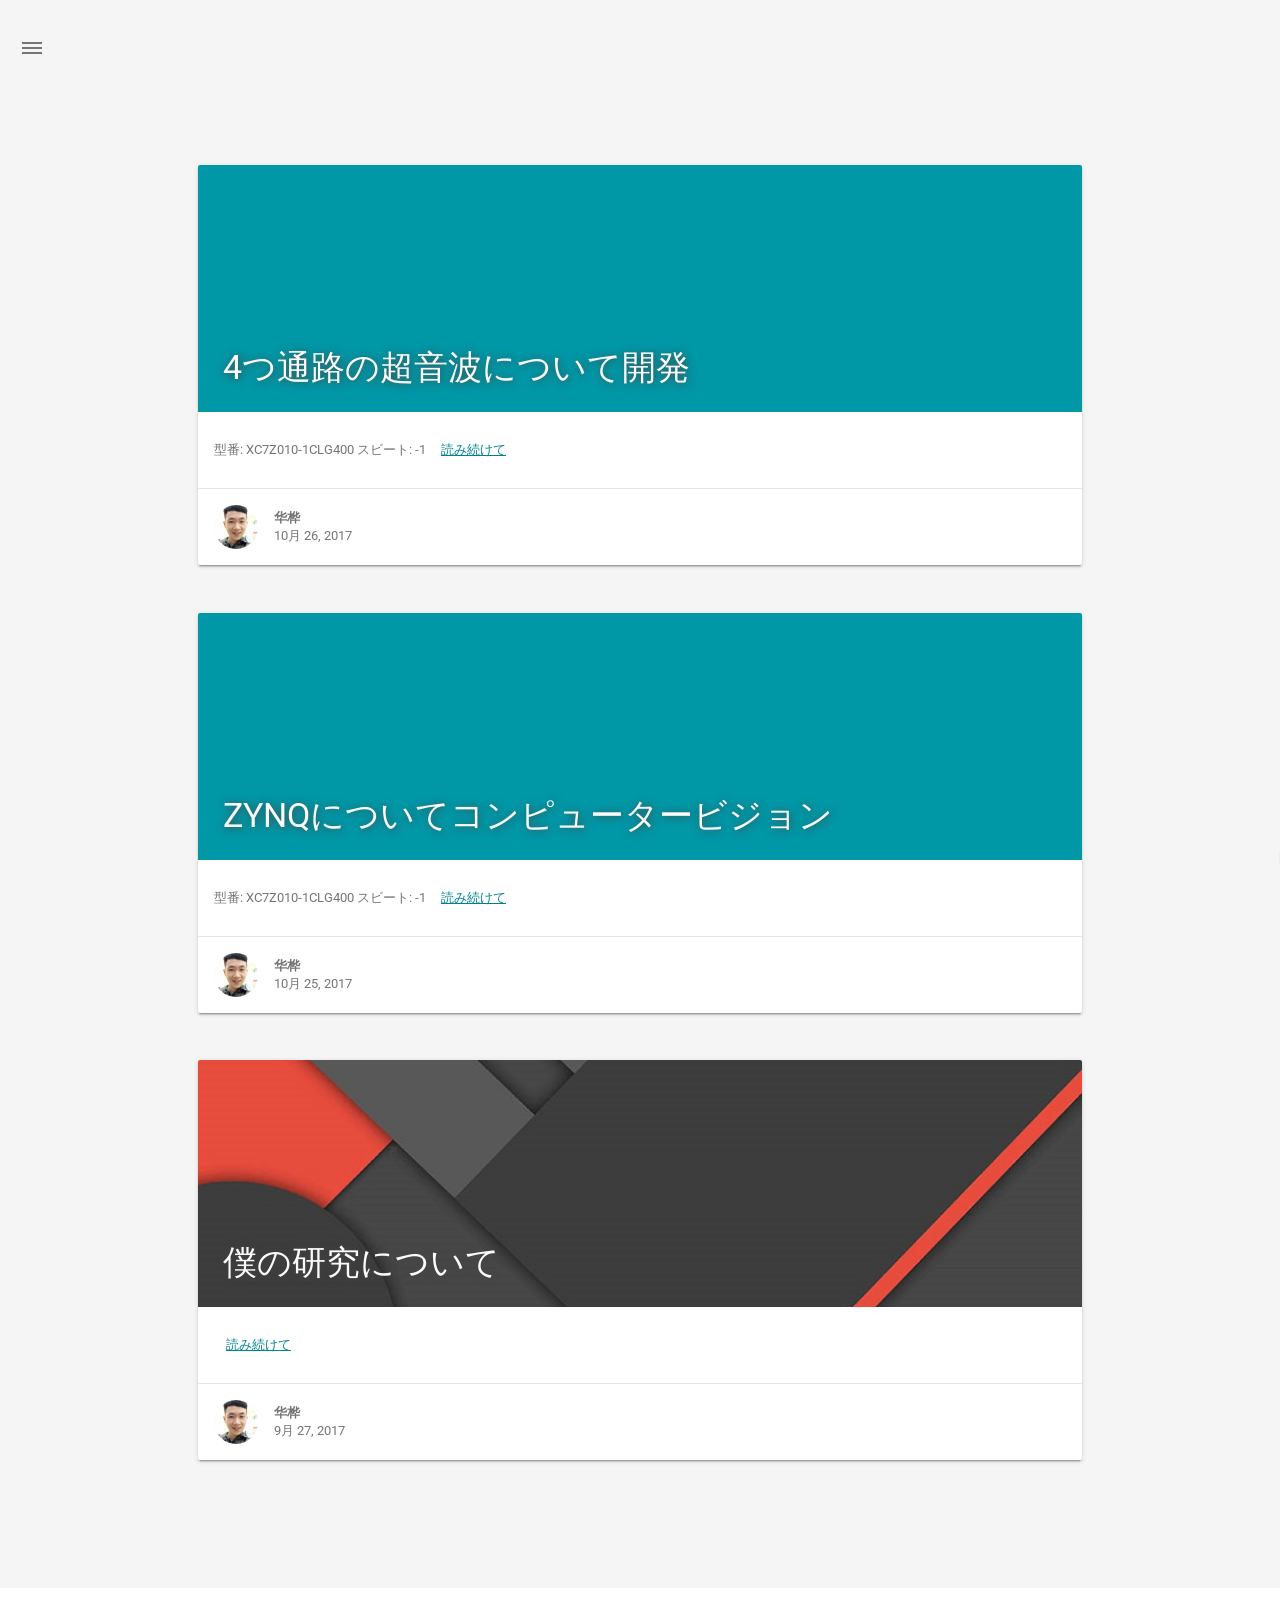
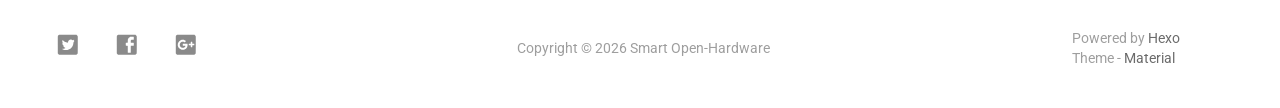
==== commit 2d917e41: "Site updated: 2017-10-26 13:34:37" ====
--- a/archives/index.html
+++ b/archives/index.html
@@ -292,7 +292,7 @@
     <!-- Post Thumbnail -->
     
         <!-- Custom Thumbnail -->
-        <div class="post_thumbnail-custom mdl-card__media mdl-color-text--grey-50 lazy" data-original="http://img.blog.csdn.net/20171026122412938?watermark/2/text/aHR0cDovL2Jsb2cuY3Nkbi5uZXQvSGdPQ04y/font/5a6L5L2T/fontsize/400/fill/I0JBQkFCMA==/dissolve/70/gravity/SouthEast">
+        <div class="post_thumbnail-custom mdl-card__media mdl-color-text--grey-50 lazy" data-original="http://img.blog.csdn.net/20171026133218488?watermark/2/text/aHR0cDovL2Jsb2cuY3Nkbi5uZXQvSGdPQ04y/font/5a6L5L2T/fontsize/400/fill/I0JBQkFCMA==/dissolve/70/gravity/SouthEast">
     
 
         <!-- Post Title -->
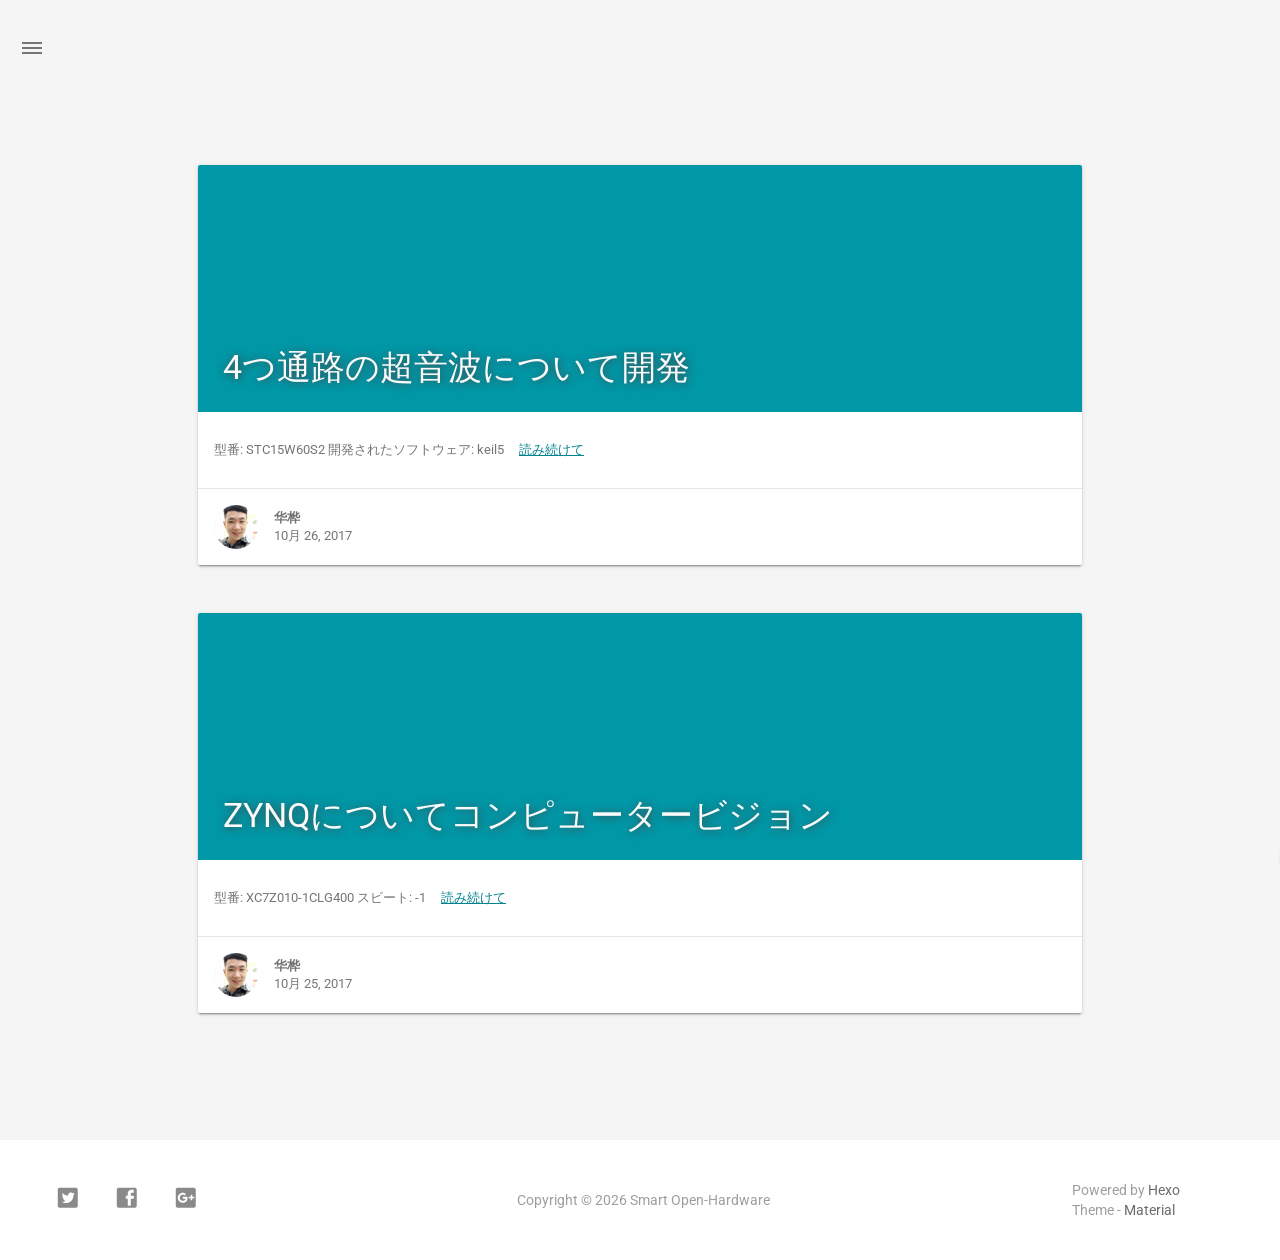
==== commit 9ba9fe3d: "Site updated: 2017-10-26 15:41:52" ====
--- a/archives/index.html
+++ b/archives/index.html
@@ -304,8 +304,8 @@
         
             
 
-型番:  XC7Z010-1CLG400
-スビート: -1
+型番:  STC15W60S2
+開発されたソフトウェア: keil5
         
         &nbsp;&nbsp;&nbsp;
         <span>
@@ -405,65 +405,6 @@
             
         
     
-        
-            
-                <!-- Paradox Thumbnail -->
-                <div class="post_entry-module mdl-card mdl-shadow--2dp mdl-cell mdl-cell--12-col fade out">
-    <!-- Post Thumbnail -->
-    
-        
-            <!-- Random Thumbnail -->
-            <div class="post_thumbnail-random mdl-card__media mdl-color-text--grey-50">
-        
-    
-
-        <!-- Post Title -->
-        <p class="article-headline-p"><a href="/2017/09/27/test/">僕の研究について</a></p>
-    </div>
-
-    <!-- Post Excerpt -->
-    <div class="mdl-color-text--grey-600 mdl-card__supporting-text post_entry-content">
-        
-            
-        
-        &nbsp;&nbsp;&nbsp;
-        <span>
-            <a href="/2017/09/27/test/" target="_self">読み続けて</a>
-        </span>
-    </div>
-    <!-- Post_entry Info-->
-    <div id="post_entry-info">
-        <div id="post_entry-left-info" class="mdl-card__supporting-text meta mdl-color-text--grey-600 ">
-            <!-- Author Avatar -->
-            <div id="author-avatar">
-                <img src="/img/avatar.png" width="44px" height="44px" alt="华桦's avatar">
-            </div>
-            <div>
-                <strong>华桦</strong>
-                <span>9月 27, 2017</span>
-            </div>
-        </div>
-        <div id="post_entry-right-info">
-            <!-- Category -->
-            <span class="post_entry-category">
-                
-            </span>
-
-            
-
-            
-
-            <!-- Post Views -->
-            <span class="post_entry-views">
-            </span>
-        </div>
-    </div>
-</div>
-
-            
-            
-        
-    
 
     
 
@@ -564,7 +505,7 @@
             </a>
             <ul class="dropdown-menu">
             <li>
-                <a class="sidebar_archives-link" href="/archives/2017/10/">10月 2017<span class="sidebar_archives-count">2</span></a></li><li><a class="sidebar_archives-link" href="/archives/2017/09/">9月 2017<span class="sidebar_archives-count">1</span></a>
+                <a class="sidebar_archives-link" href="/archives/2017/10/">10月 2017<span class="sidebar_archives-count">2</span></a>
             </ul>
         </li>
         
